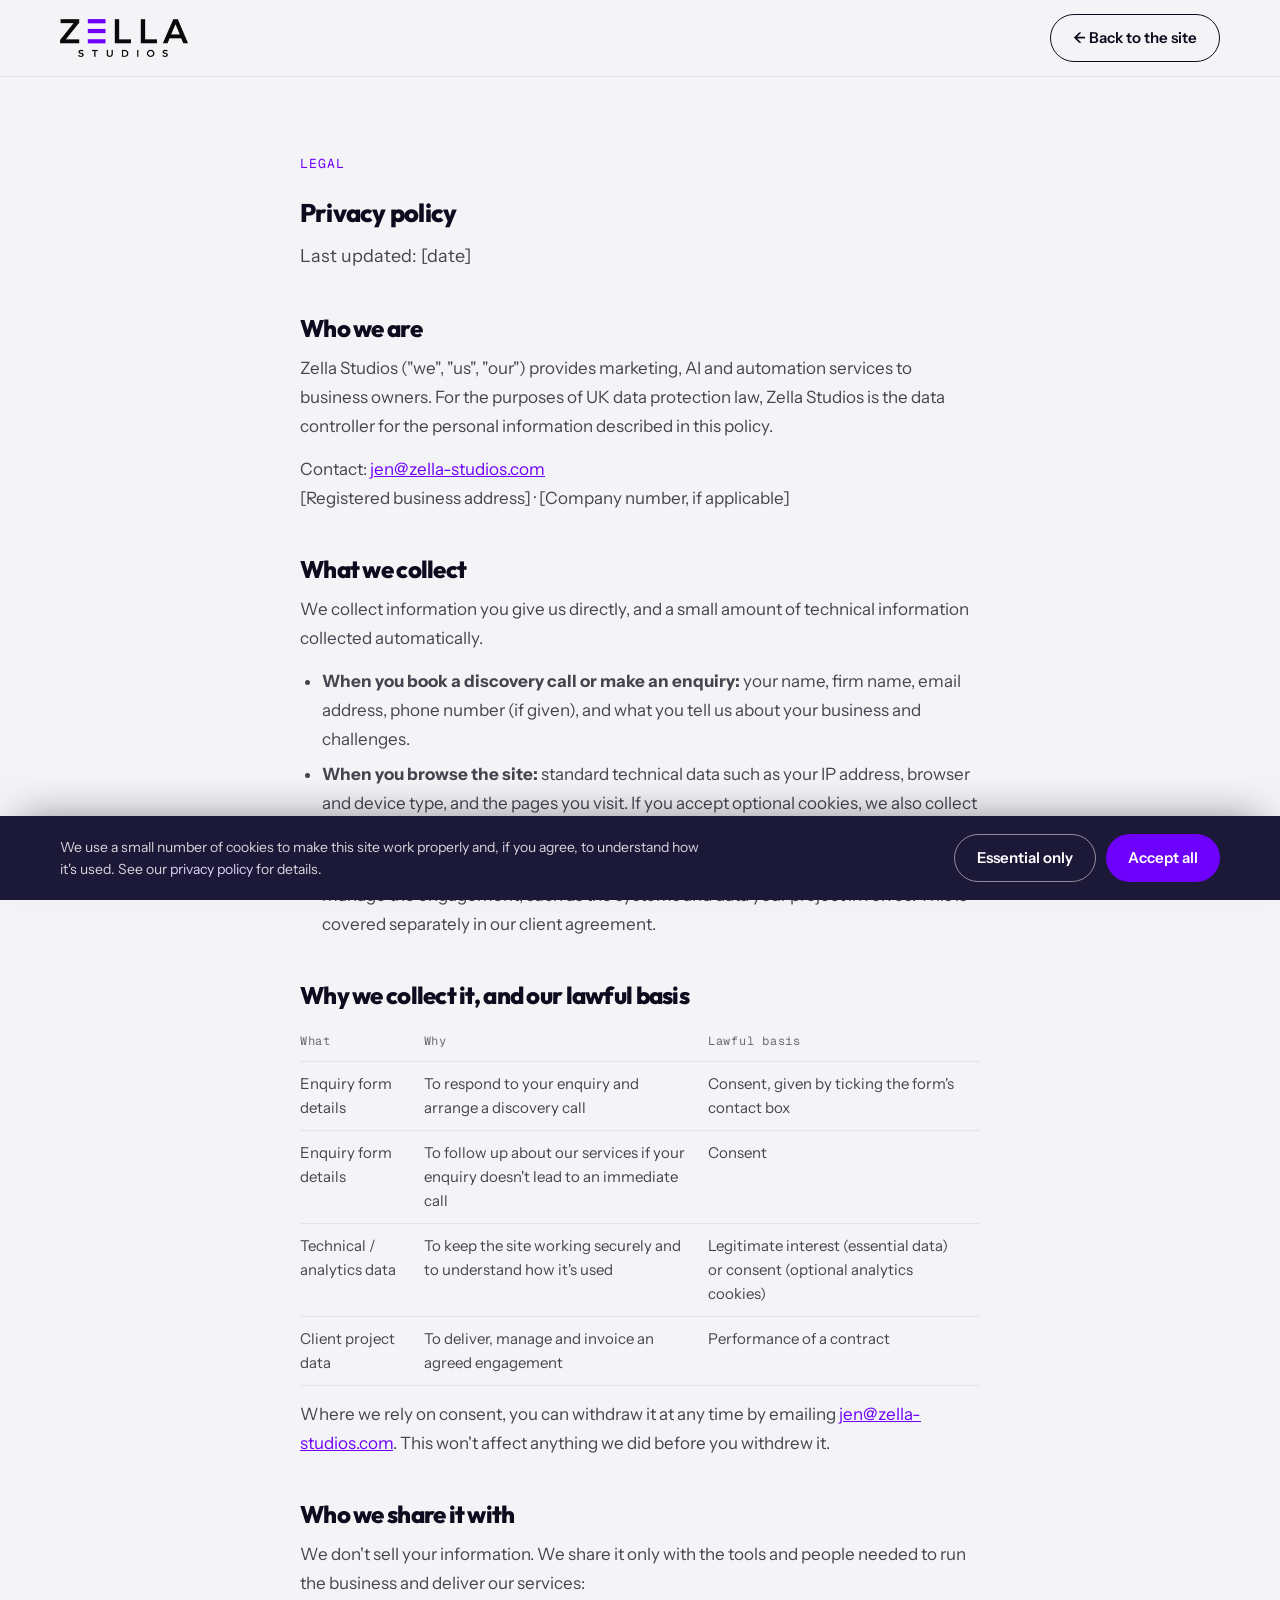
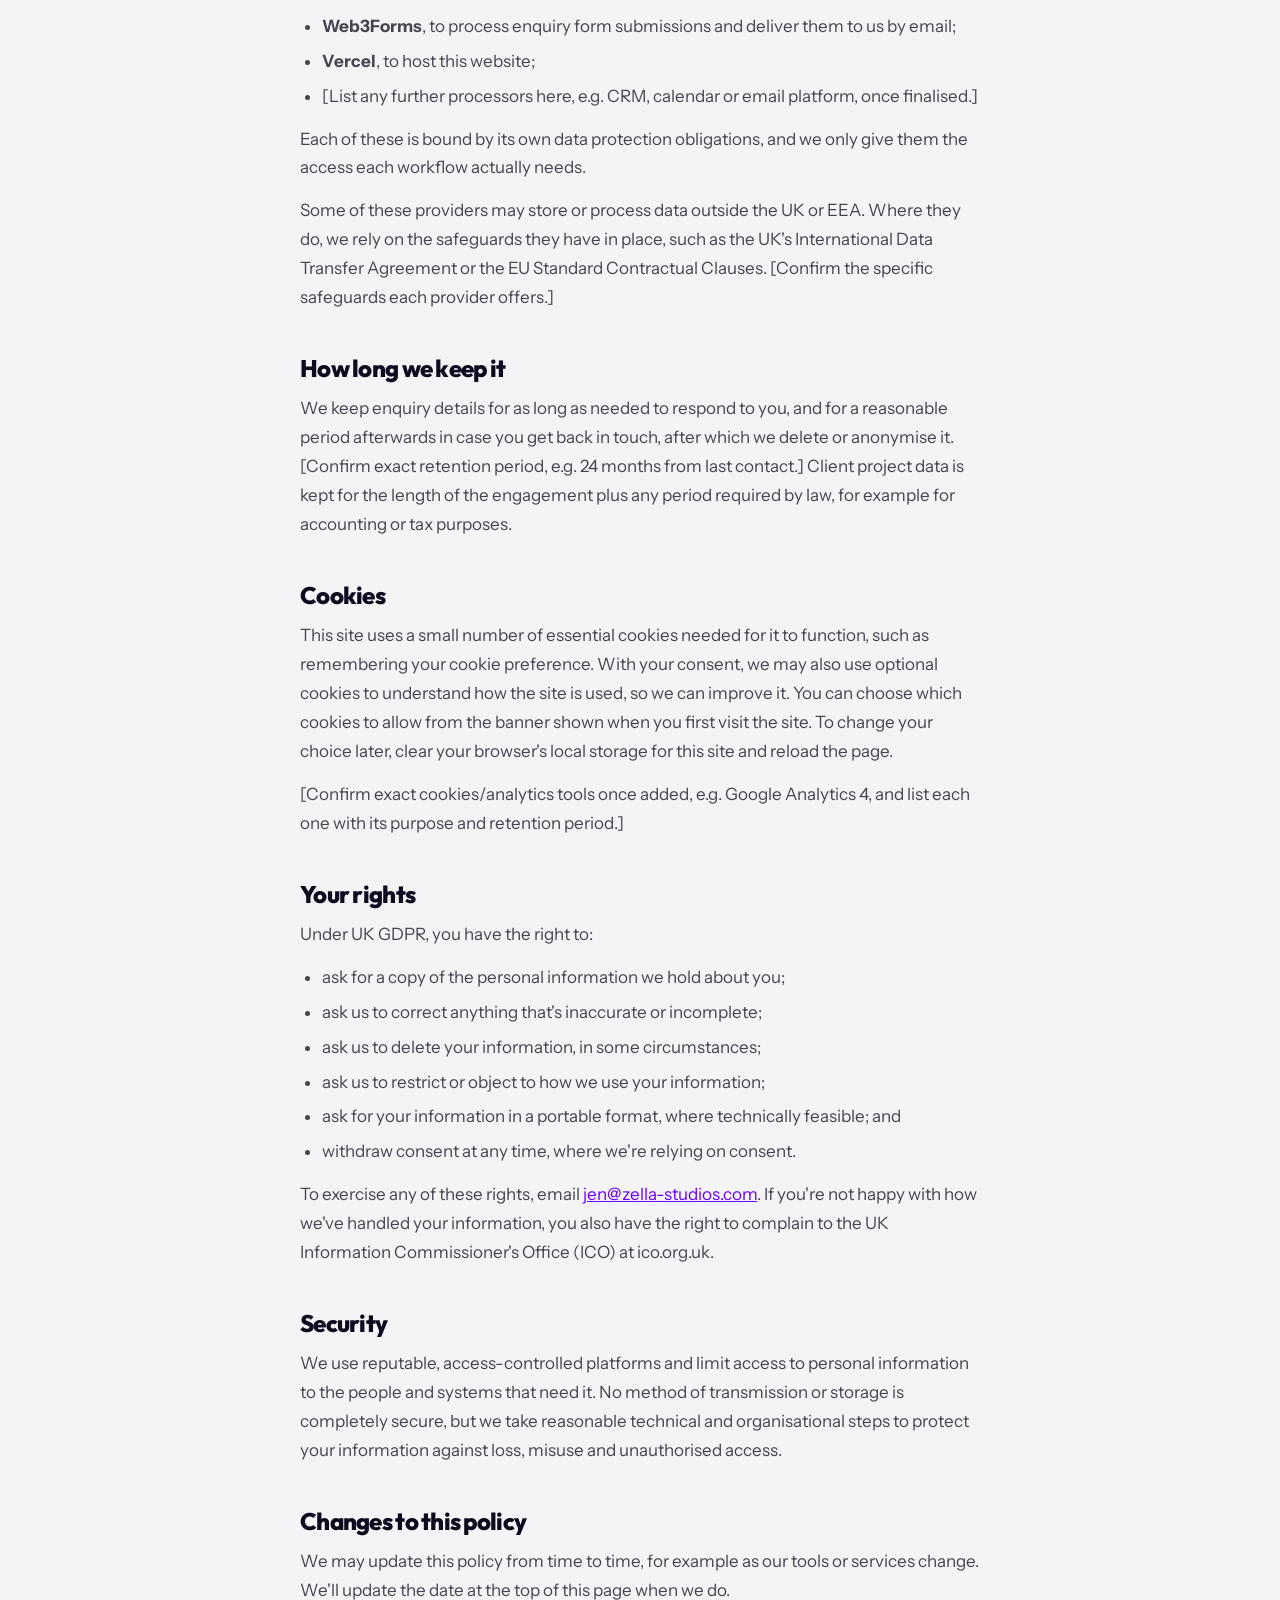
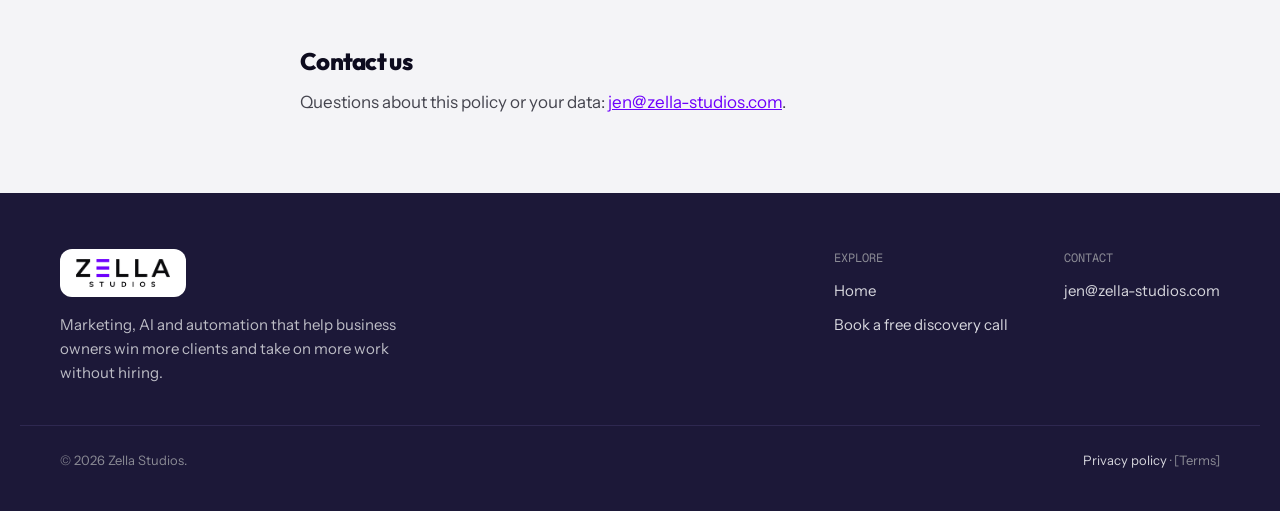
==== privacy.html @ 721a3b45 "Initial commit: Zella Studios homepage Static site (HTML/CSS/JS, no build step): hero, hats picker, " ====
<!doctype html>
<html lang="en-GB">
<head>
<meta charset="utf-8">
<meta name="viewport" content="width=device-width, initial-scale=1">
<title>Privacy policy | Zella Studios</title>
<meta name="description" content="How Zella Studios collects, uses and protects your information.">
<meta name="robots" content="noindex">
<link rel="preconnect" href="https://fonts.googleapis.com">
<link rel="preconnect" href="https://fonts.gstatic.com" crossorigin>
<link href="https://fonts.googleapis.com/css2?family=Outfit:wght@500;600;700;800&amp;family=Instrument+Sans:wght@400;500;600&amp;family=Geist+Mono:wght@400;500&amp;display=swap" rel="stylesheet">
<link rel="stylesheet" href="styles.css">
<link rel="icon" type="image/png" href="assets/zella-logo.png">
</head>
<body>

<!-- COOKIE / GDPR BANNER -->
<div class="cookie-banner" id="cookieBanner" hidden role="dialog" aria-label="Cookie notice" aria-describedby="cookieText">
  <div class="container cookie-banner__inner">
    <p id="cookieText">We use a small number of cookies to make this site work properly and, if you agree, to understand how it's used. See our <a href="privacy.html">privacy policy</a> for details.</p>
    <div class="cookie-banner__actions">
      <button type="button" class="btn btn--ghost btn--sm" id="cookieDecline">Essential only</button>
      <button type="button" class="btn btn--primary btn--sm" id="cookieAccept">Accept all</button>
    </div>
  </div>
</div>

<header class="nav">
  <nav class="container nav__inner" aria-label="Main">
    <a href="index.html" class="nav__logo" aria-label="Zella Studios home"><img src="assets/zella-logo.png" alt="Zella Studios" width="128" height="38"></a>
    <a class="btn btn--ghost btn--sm" href="index.html">← Back to the site</a>
  </nav>
</header>

<main>
  <section class="section section--tight">
    <div class="container legal">
      <div class="eyebrow">LEGAL</div>
      <h1 class="xl">Privacy policy</h1>
      <p class="muted lg">Last updated: [date]</p>

      <h2>Who we are</h2>
      <p>Zella Studios ("we", "us", "our") provides marketing, AI and automation services to business owners. For the purposes of UK data protection law, Zella Studios is the data controller for the personal information described in this policy.</p>
      <p>Contact: <a href="mailto:jen@zella-studios.com">jen@zella-studios.com</a><br>[Registered business address] · [Company number, if applicable]</p>

      <h2>What we collect</h2>
      <p>We collect information you give us directly, and a small amount of technical information collected automatically.</p>
      <ul>
        <li><strong>When you book a discovery call or make an enquiry:</strong> your name, firm name, email address, phone number (if given), and what you tell us about your business and challenges.</li>
        <li><strong>When you browse the site:</strong> standard technical data such as your IP address, browser and device type, and the pages you visit. If you accept optional cookies, we also collect anonymised analytics about how the site is used. See <a href="#cookies">Cookies</a> below.</li>
        <li><strong>If we start working together:</strong> further business information needed to deliver and manage the engagement, such as the systems and data your project involves. This is covered separately in our client agreement.</li>
      </ul>

      <h2>Why we collect it, and our lawful basis</h2>
      <div class="legal-table-wrap">
        <table class="legal-table">
          <thead><tr><th>What</th><th>Why</th><th>Lawful basis</th></tr></thead>
          <tbody>
            <tr><td>Enquiry form details</td><td>To respond to your enquiry and arrange a discovery call</td><td>Consent, given by ticking the form's contact box</td></tr>
            <tr><td>Enquiry form details</td><td>To follow up about our services if your enquiry doesn't lead to an immediate call</td><td>Consent</td></tr>
            <tr><td>Technical / analytics data</td><td>To keep the site working securely and to understand how it's used</td><td>Legitimate interest (essential data) or consent (optional analytics cookies)</td></tr>
            <tr><td>Client project data</td><td>To deliver, manage and invoice an agreed engagement</td><td>Performance of a contract</td></tr>
          </tbody>
        </table>
      </div>
      <p>Where we rely on consent, you can withdraw it at any time by emailing <a href="mailto:jen@zella-studios.com">jen@zella-studios.com</a>. This won't affect anything we did before you withdrew it.</p>

      <h2>Who we share it with</h2>
      <p>We don't sell your information. We share it only with the tools and people needed to run the business and deliver our services:</p>
      <ul>
        <li><strong>Web3Forms</strong>, to process enquiry form submissions and deliver them to us by email;</li>
        <li><strong>Vercel</strong>, to host this website;</li>
        <li>[List any further processors here, e.g. CRM, calendar or email platform, once finalised.]</li>
      </ul>
      <p>Each of these is bound by its own data protection obligations, and we only give them the access each workflow actually needs.</p>
      <p>Some of these providers may store or process data outside the UK or EEA. Where they do, we rely on the safeguards they have in place, such as the UK's International Data Transfer Agreement or the EU Standard Contractual Clauses. [Confirm the specific safeguards each provider offers.]</p>

      <h2>How long we keep it</h2>
      <p>We keep enquiry details for as long as needed to respond to you, and for a reasonable period afterwards in case you get back in touch, after which we delete or anonymise it. [Confirm exact retention period, e.g. 24 months from last contact.] Client project data is kept for the length of the engagement plus any period required by law, for example for accounting or tax purposes.</p>

      <h2 id="cookies">Cookies</h2>
      <p>This site uses a small number of essential cookies needed for it to function, such as remembering your cookie preference. With your consent, we may also use optional cookies to understand how the site is used, so we can improve it. You can choose which cookies to allow from the banner shown when you first visit the site. To change your choice later, clear your browser's local storage for this site and reload the page.</p>
      <p>[Confirm exact cookies/analytics tools once added, e.g. Google Analytics 4, and list each one with its purpose and retention period.]</p>

      <h2>Your rights</h2>
      <p>Under UK GDPR, you have the right to:</p>
      <ul>
        <li>ask for a copy of the personal information we hold about you;</li>
        <li>ask us to correct anything that's inaccurate or incomplete;</li>
        <li>ask us to delete your information, in some circumstances;</li>
        <li>ask us to restrict or object to how we use your information;</li>
        <li>ask for your information in a portable format, where technically feasible; and</li>
        <li>withdraw consent at any time, where we're relying on consent.</li>
      </ul>
      <p>To exercise any of these rights, email <a href="mailto:jen@zella-studios.com">jen@zella-studios.com</a>. If you're not happy with how we've handled your information, you also have the right to complain to the UK Information Commissioner's Office (ICO) at ico.org.uk.</p>

      <h2>Security</h2>
      <p>We use reputable, access-controlled platforms and limit access to personal information to the people and systems that need it. No method of transmission or storage is completely secure, but we take reasonable technical and organisational steps to protect your information against loss, misuse and unauthorised access.</p>

      <h2>Changes to this policy</h2>
      <p>We may update this policy from time to time, for example as our tools or services change. We'll update the date at the top of this page when we do.</p>

      <h2>Contact us</h2>
      <p>Questions about this policy or your data: <a href="mailto:jen@zella-studios.com">jen@zella-studios.com</a>.</p>
    </div>
  </section>
</main>

<footer class="footer">
  <div class="container footer__inner">
    <div class="footer__brand">
      <span class="footer__logo"><img src="assets/zella-logo.png" alt="Zella Studios" width="148" height="44"></span>
      <p>Marketing, AI and automation that help business owners win more clients and take on more work without hiring.</p>
    </div>
    <div class="footer__cols">
      <div><div class="mono xs">EXPLORE</div><a href="index.html">Home</a><a href="index.html#audit">Book a free discovery call</a></div>
      <div><div class="mono xs">CONTACT</div><span>jen@zella-studios.com</span></div>
    </div>
  </div>
  <div class="container footer__legal">
    <span>© <span id="year">2026</span> Zella Studios.</span>
    <span><a href="privacy.html">Privacy policy</a> · [Terms]</span>
  </div>
</footer>

<script>
(function () {
  'use strict';
  document.getElementById('year').textContent = new Date().getFullYear();

  var banner = document.getElementById('cookieBanner');
  var consent = null;
  try { consent = localStorage.getItem('zella-cookie-consent'); } catch (e) {}
  if (!consent) banner.hidden = false;
  function setConsent(value) {
    try { localStorage.setItem('zella-cookie-consent', value); } catch (e) {}
    banner.hidden = true;
  }
  document.getElementById('cookieAccept').addEventListener('click', function () { setConsent('all'); });
  document.getElementById('cookieDecline').addEventListener('click', function () { setConsent('essential'); });
})();
</script>
</body>
</html>
---- styles.css ----
/* ==========================================================
   Zella Studios — homepage styles
   Palette: Midnight Premium (final). All colours are CSS variables
   in :root below. Logo violet is #6E01FC.
   ========================================================== */

:root {
  --violet: #6E01FC;          /* exact logo violet */
  --violet-dark: #5A00D6;
  --white: #FFFFFF;
  --muted: #45454F;
  --muted2: #55555F;
  --faint: #6B6B76;

  --font-display: 'Outfit', system-ui, sans-serif;
  --font-body: 'Instrument Sans', system-ui, sans-serif;
  --font-mono: 'Geist Mono', ui-monospace, monospace;

  --radius-sm: 14px;
  --radius: 24px;
  --radius-lg: 32px;
  --container: 1240px;
  --gutter: clamp(16px, 4vw, 40px);
  --section-y: clamp(56px, 6vw, 88px);
}

/* Midnight Premium palette */
:root {
  --bg: #F4F4F7;
  --ink: #0D0B1E;
  --line: #E3E3EA;
  --line-strong: #D9D9E3;
  --pop: #DCD3FF;            /* soft lavender highlight */
  --tint: #E7DCF8;           /* soft section background */
  --tint-line: #CCABF8;
  --footer: #1C1838;
  --deep: #1C1838;           /* midnight panels */
  --office-bg: var(--deep);
  --offer-bg: var(--violet); --offer-fg: #FFFFFF; --offer-terms: #E6DEFF;
  --offer-btn-bg: #FFFFFF;   --offer-btn-fg: var(--ink);
  --callout-bg: var(--deep); --callout-fg: #FFFFFF;
  --review-bg: var(--deep);  --review-fg: #FFFFFF; --review-star: var(--pop);
  color-scheme: light;
}

/* ---------- Base ---------- */
*, *::before, *::after { box-sizing: border-box; }
html { scroll-behavior: smooth; scroll-padding-top: 80px; }
body {
  margin: 0; background: var(--bg); color: var(--ink);
  font-family: var(--font-body); font-size: 17px; line-height: 1.6;
  -webkit-font-smoothing: antialiased; overflow-x: hidden;
}
img { max-width: 100%; display: block; }
a { color: var(--violet); text-decoration: none; }
a:hover { color: var(--violet-dark); }
h1, h2, h3 { font-family: var(--font-display); font-weight: 800; letter-spacing: -0.03em; margin: 0; }
h2 { font-size: clamp(34px, 4.4vw, 60px); line-height: 1.02; }
h2.xl { font-size: clamp(40px, 5.2vw, 76px); line-height: 0.98; }
h3 { font-size: clamp(28px, 3.4vw, 46px); line-height: 1.05; letter-spacing: -0.02em; }
p { margin: 0; }
button, input, select { font: inherit; }
:focus-visible { outline: 2px solid var(--violet); outline-offset: 2px; }
[hidden] { display: none !important; }
.sr-only { position: absolute; width: 1px; height: 1px; overflow: hidden; clip: rect(0 0 0 0); white-space: nowrap; }
.botcheck { position: absolute; left: -9999px; width: 1px; height: 1px; opacity: 0; }

.container { max-width: var(--container); margin: 0 auto; padding-inline: var(--gutter); }
.accent { color: var(--violet); }
.ink { color: var(--ink); }
.muted { color: var(--muted); }
.muted2 { color: var(--muted2); font-size: 15px; }
.faint { color: var(--faint); }
.pop-text { color: var(--pop); }
.mono { font-family: var(--font-mono); font-size: 13px; }
.xs { font-size: 12px; }
.sm { font-size: 14px; }
.lg { font-size: 18px; }
.eyebrow { font-family: var(--font-mono); font-size: 13px; letter-spacing: 0.08em; color: var(--violet); margin-bottom: 18px; }
.eyebrow--pop { color: var(--pop); }
.stack { display: flex; flex-direction: column; gap: 40px; }
.stack-sm { display: flex; flex-direction: column; gap: 12px; }
.narrow { max-width: 760px; }

/* Legal / policy pages */
.legal { max-width: 760px; }
.legal h1 { margin-bottom: 8px; }
.legal h2 { font-size: 24px; margin-top: 44px; margin-bottom: 14px; }
.legal p { color: var(--muted); margin-bottom: 14px; line-height: 1.7; }
.legal p:last-child { margin-bottom: 0; }
.legal ul { color: var(--muted); line-height: 1.7; margin: 0 0 14px; padding-left: 22px; }
.legal li { margin-bottom: 6px; }
.legal a { text-decoration: underline; }
.legal-table-wrap { overflow-x: auto; margin: 0 0 14px; }
.legal-table { width: 100%; min-width: 520px; border-collapse: collapse; font-size: 15px; }
.legal-table th, .legal-table td { text-align: left; padding: 10px 14px 10px 0; border-bottom: 1px solid var(--line); vertical-align: top; }
.legal-table th { font-family: var(--font-mono); font-size: 12px; letter-spacing: 0.06em; color: var(--faint); font-weight: 400; }
.legal-table td { color: var(--muted); }

/* ---------- Buttons ---------- */
.btn {
  display: inline-flex; align-items: center; justify-content: center; gap: 10px;
  min-height: 48px; padding: 14px 24px; border-radius: 999px; border: 0;
  font-weight: 600; font-size: 16px; cursor: pointer; white-space: nowrap;
  transition: transform .2s ease, box-shadow .2s ease, background .2s ease, border-color .2s ease;
}
.btn--sm { min-height: 44px; padding: 11px 22px; font-size: 15px; }
.btn--lg { padding: 18px 28px; font-size: 17px; }
.btn--block { width: 100%; min-height: 56px; font-size: 17px; }
.btn--primary { background: var(--violet); color: #fff; }
.btn--primary:hover { color: #fff; transform: translateY(-2px); box-shadow: 0 12px 28px -12px rgba(110,1,252,.67); }
.btn--ghost { background: transparent; color: var(--ink); border: 1.5px solid var(--ink); }
.btn--ghost:hover { color: var(--ink); background: rgba(0,0,0,.04); }
.btn--white { background: #fff; color: var(--ink); padding: 14px 22px; font-size: 15px; }
.btn--white:hover { color: var(--ink); transform: translateY(-2px); }
.btn--offer { background: var(--offer-btn-bg); color: var(--offer-btn-fg); flex: none; }
.btn--offer:hover { color: var(--offer-btn-fg); transform: translateY(-2px); }
.btn-row { display: flex; flex-wrap: wrap; gap: 14px; }

/* ---------- Nav ---------- */
.nav { position: sticky; top: 0; z-index: 50; background: color-mix(in srgb, var(--bg) 90%, transparent); backdrop-filter: blur(14px); border-bottom: 1px solid var(--line); }
.nav__inner { display: flex; align-items: center; justify-content: space-between; gap: 24px; padding-block: 14px; }
.nav__logo img { height: 38px; width: auto; }
.nav__menu { display: flex; align-items: center; gap: 32px; }
.nav__links { display: flex; gap: 32px; font-size: 15px; font-weight: 500; }
.nav__links a { color: #3A3A44; }
.nav__links a:hover { color: var(--violet); }
.nav__toggle { display: none; align-items: center; justify-content: center; width: 40px; height: 40px; padding: 0; border: 0; border-radius: 10px; background: transparent; color: var(--ink); cursor: pointer; flex: none; }
.nav__toggle:hover { background: rgba(0,0,0,.05); }
.nav__toggle-icon--close { display: none; }

/* ---------- Hero ---------- */
.hero { padding: clamp(40px, 5vw, 72px) 0 0; overflow-x: clip; }
.hero__inner { display: flex; flex-wrap: wrap; align-items: center; gap: 56px; }
.hero__copy { flex: 1 1 0; min-width: 0; display: flex; flex-direction: column; gap: 28px; }
.hero__title { font-size: clamp(42px, 4.2vw, 60px); line-height: 1.08; }
@media (min-width: 861px) { .hero__line1 { white-space: nowrap; } }
.marker { position: relative; display: inline-block; }
.marker::before { content: ""; position: absolute; left: -4px; right: -6px; bottom: 6px; height: 34%; background: var(--pop); border-radius: 6px; }
.marker > span { position: relative; }
.lead { max-width: 560px; font-size: clamp(18px, 1.6vw, 21px); color: var(--muted); }
.ticks { list-style: none; padding: 0; margin: 0; display: flex; flex-wrap: wrap; gap: 22px; font-size: 14px; color: var(--muted2); }
.ticks li { display: flex; align-items: center; gap: 8px; }
.ticks svg { width: 16px; height: 16px; fill: none; stroke: var(--violet); stroke-width: 2.6; }

.hero__visual { flex: 1 1 0; min-width: 0; position: relative; height: 576px; }
.orbit { position: absolute; left: 50%; top: 50%; width: 380px; height: 380px; margin: -190px 0 0 -190px; border-radius: 50%; border: 1.5px dashed var(--tint-line); }
.orbit-fill { position: absolute; left: 50%; top: 50%; width: 250px; height: 250px; margin: -125px 0 0 -125px; border-radius: 50%; background: var(--tint); }
.mark { position: absolute; left: 50%; top: 50%; transform: translate(-50%, -50%); width: 88px; height: 88px; border-radius: 24px; background: var(--violet); display: flex; flex-direction: column; justify-content: center; gap: 8px; padding: 0 22px; box-shadow: 0 20px 40px -14px rgba(110,1,252,.55); }
.mark span { height: 8px; background: #fff; border-radius: 2px; transform-origin: left; animation: bar 2.4s ease-in-out infinite; }
.mark .b2 { animation-delay: .3s; } .mark .b3 { animation-delay: .6s; }
.float-card { position: absolute; width: 224px; height: 112px; background: #fff; border: 1px solid var(--line); border-radius: 16px; padding: 14px 16px; box-shadow: 0 24px 50px -28px rgba(13,11,30,.35); z-index: 2; }
.float-card--a { left: 0; top: 48px; }
.float-card--b { right: 0; top: 338px; }
.float-card--review { left: 0; top: 452px; background: var(--review-bg); color: var(--review-fg); border: 0; }
.float-card__meta { display: flex; justify-content: space-between; font-family: var(--font-mono); font-size: 11px; letter-spacing: 0.04em; color: var(--faint); }
.float-card--review .float-card__meta { color: inherit; opacity: .75; }
.float-card__title { font-family: var(--font-display); font-weight: 700; font-size: 18px; letter-spacing: -0.01em; margin-top: 6px; line-height: 1.25; }
.float-card__text { font-size: 13.5px; line-height: 1.4; color: var(--muted2); margin-top: 3px; }
.float-card--review .float-card__text { color: inherit; font-weight: 500; }
.stars { color: var(--review-star); letter-spacing: 2px; margin: 4px 0 2px; }

/* Reassurance banner: part of the hero, same 3-column grid as the stat cards below */
.assure { background: #ECE6FA; margin-top: clamp(32px, 4vw, 48px); }
.assure__inner { list-style: none; margin: 0 auto; display: grid; grid-template-columns: repeat(auto-fit, minmax(260px, 1fr)); gap: 16px; padding-block: 18px; }
.assure__inner li { display: flex; align-items: center; gap: 12px; padding-left: 32px; font-size: 15px; font-weight: 600; color: var(--ink); }
.assure__icon { flex: none; width: 24px; height: 24px; border-radius: 50%; background: var(--violet); display: flex; align-items: center; justify-content: center; }
.assure__icon svg { width: 13px; height: 13px; fill: none; stroke: #fff; stroke-width: 3; }
@media (max-width: 860px) { .assure__inner li { padding-left: 0; } }

/* ---------- Sections ---------- */
.section { padding-block: var(--section-y); }
.section--tight { padding-block: clamp(48px, 6vw, 80px); }
.section--flush-top { padding-top: 0; }
.section--tint { background: var(--tint); }
.section--white { background: #fff; border-block: 1px solid var(--line); }
.section--line { border-top: 1px solid var(--line); }
.section-head { display: flex; flex-wrap: wrap; justify-content: space-between; align-items: flex-end; gap: 24px; }
.section-head > div { max-width: 680px; }
.section-head > p { max-width: 400px; }
.split { display: flex; flex-wrap: wrap; gap: 56px; align-items: flex-start; }
.split--center { align-items: center; }
.split > * { flex: 1 1 460px; min-width: 0; }
.split__text { display: flex; flex-direction: column; gap: 20px; }
.split__text .eyebrow { margin-bottom: 0; }
.split__text--narrow { flex: 1 1 340px; }

.card { background: #fff; border: 1px solid var(--line); border-radius: var(--radius); padding: 28px; }
.card--hover { display: flex; flex-direction: column; gap: 14px; padding: 30px; transition: transform .25s ease, box-shadow .25s ease; }
.card--hover:hover { transform: translateY(-4px); box-shadow: 0 22px 40px -24px rgba(13,11,30,.25); }

/* Stats */
.stats { display: grid; grid-template-columns: repeat(auto-fit, minmax(260px, 1fr)); gap: 16px; }
.stat { background: var(--deep); color: #fff; border-radius: 28px; padding: 36px 32px; box-shadow: 0 24px 50px -32px rgba(13,11,30,.6); }
.stat__num { font-family: var(--font-display); font-weight: 800; font-size: 72px; line-height: 1; letter-spacing: -0.03em; color: var(--pop); font-variant-numeric: tabular-nums; }
.stat p { margin-top: 14px; color: #C9C6DA; }

/* Hats */
.hat-score { margin-top: 12px; box-shadow: 0 20px 40px -30px rgba(13,11,30,.25); }
.hat-score__row { display: flex; align-items: baseline; gap: 14px; }
.hat-score__num { font-family: var(--font-display); font-weight: 800; font-size: 76px; line-height: 1; color: var(--violet); }
.bar { height: 10px; background: var(--tint); border-radius: 99px; margin: 22px 0 16px; overflow: hidden; }
.bar__fill { height: 100%; width: 100%; background: var(--violet); border-radius: 99px; transition: width .4s ease; }
.hats { display: grid; grid-template-columns: repeat(auto-fill, minmax(220px, 1fr)); gap: 12px; align-content: start; }
.chip { display: flex; align-items: center; gap: 12px; width: 100%; text-align: left; padding: 14px 18px; min-height: 56px; border-radius: var(--radius-sm); font-size: 16px; font-weight: 500; border: 1.5px solid var(--line-strong); background: #fff; color: var(--ink); cursor: pointer; transition: all .18s ease; }
.chip:hover { transform: translateY(-2px); }
.chip__dot { width: 18px; height: 18px; flex: none; border-radius: 50%; border: 1.5px solid #A3A3AD; }
.chip[aria-pressed="true"] { background: var(--violet); border-color: var(--violet); color: #fff; }
.chip[aria-pressed="true"] .chip__dot { border-color: #fff; background: #fff; }
.callout { grid-column: 1 / -1; margin-top: 6px; padding: 18px 22px; border-radius: 18px; display: flex; align-items: center; gap: 14px; background: var(--callout-bg); color: var(--callout-fg); }

/* Journey */
.tabs { display: flex; flex-wrap: wrap; gap: 10px; }
.tab { display: flex; align-items: center; gap: 10px; padding: 12px 18px; min-height: 48px; border-radius: var(--radius-sm); font-size: 15px; font-weight: 600; border: 1.5px solid var(--tint-line); background: #fff; color: #2B2B33; cursor: pointer; transition: all .18s ease; }
.tab:hover { border-color: var(--violet); }
.tab span { font-family: var(--font-mono); font-size: 12px; opacity: .75; }
.tab[aria-selected="true"] { background: var(--violet); border-color: var(--violet); color: #fff; }
.panel { display: flex; flex-wrap: wrap; gap: 24px; background: #fff; border-radius: var(--radius-lg); padding: clamp(24px, 4vw, 48px); box-shadow: 0 30px 60px -40px rgba(13,11,30,.25); }
.panel__main { flex: 1 1 420px; min-width: 0; display: flex; flex-direction: column; gap: 18px; }
.panel__side { flex: 1 1 380px; min-width: 0; display: flex; flex-direction: column; gap: 12px; }
.result { margin-top: 8px; padding: 18px 20px; border-radius: 16px; background: var(--pop); color: var(--ink); display: flex; gap: 14px; align-items: flex-start; }
.result svg { flex: none; margin-top: 3px; }
.item { display: flex; gap: 16px; align-items: flex-start; padding: 20px; border-radius: 18px; background: var(--bg); border: 1px solid var(--line); transition: transform .25s ease; }
.item:hover { transform: translateY(-3px); }
.item__n { flex: none; width: 40px; height: 40px; border-radius: 12px; background: var(--violet); color: #fff; display: flex; align-items: center; justify-content: center; font-family: var(--font-mono); font-size: 14px; }
.item strong { display: block; font-size: 17px; }
.item span { color: var(--muted2); font-size: 15px; }

/* Speed sim */
.split__text .btn { align-self: flex-start; }
.sim { padding: 28px; box-shadow: 0 30px 60px -40px rgba(13,11,30,.3); }
.sim__head { display: flex; justify-content: space-between; align-items: center; padding-bottom: 18px; border-bottom: 1px solid var(--line); margin-bottom: 22px; gap: 12px; }
.sim__clock { font-family: var(--font-mono); font-size: 22px; font-weight: 500; color: var(--violet); }
.sim__steps { list-style: none; margin: 0; padding: 0; }
.sim__step { display: flex; gap: 18px; opacity: .4; transition: opacity .35s ease; }
.sim__step.is-done { opacity: 1; }
.sim__rail { display: flex; flex-direction: column; align-items: center; width: 22px; }
.sim__dot { width: 22px; height: 22px; flex: none; border-radius: 50%; background: #fff; border: 2px solid var(--line-strong); transition: background .3s ease, border-color .3s ease; }
.sim__line { flex: 1; width: 2px; min-height: 26px; background: var(--line); }
.sim__step.is-done .sim__dot { background: var(--violet); border-color: var(--violet); }
.sim__step.is-passed .sim__line { background: var(--violet); }
.sim__step:last-child .sim__line { background: transparent; }
.sim__body { padding-bottom: 18px; flex: 1; min-width: 0; }
.sim__row { display: flex; justify-content: space-between; gap: 12px; font-weight: 600; }
.sim__row span:last-child { font-family: var(--font-mono); font-size: 13px; color: var(--faint); font-weight: 400; }
.sim__body p { color: var(--muted2); font-size: 15px; }

/* Back office */
.office { background: var(--office-bg); color: #fff; border-radius: 36px; padding: clamp(32px, 5vw, 64px); display: flex; flex-wrap: wrap; gap: 48px; align-items: center; }
.office__text { flex: 1 1 420px; min-width: 0; display: flex; flex-direction: column; gap: 18px; }
.office__text .eyebrow { margin-bottom: 0; }
.office__text h2 { font-size: clamp(34px, 4.4vw, 58px); }
.tags { display: flex; flex-wrap: wrap; gap: 8px; margin-top: 6px; }
.tags span { padding: 8px 14px; border-radius: 999px; border: 1px solid rgba(255,255,255,.4); font-size: 14px; font-weight: 500; }
.office__steps { flex: 1 1 420px; min-width: 0; display: grid; grid-template-columns: repeat(2, minmax(0, 1fr)); gap: 12px; }
.step { background: #fff; color: var(--ink); border-radius: 20px; padding: 22px; display: flex; flex-direction: column; gap: 4px; }
.step strong { font-size: 18px; margin-top: 4px; }
.step span { font-size: 14px; color: var(--muted2); }

/* Calculator */
.sliders { display: flex; flex-direction: column; gap: 28px; margin-top: 12px; }
.sliders label { display: flex; justify-content: space-between; font-weight: 600; margin-bottom: 10px; }
.sliders input[type=range] { width: 100%; height: 28px; accent-color: var(--violet); }
.calc-total { background: var(--bg); border: 1px solid var(--line); border-radius: 28px; padding: 32px; }
.calc-total__num { font-family: var(--font-display); font-weight: 800; font-size: clamp(52px, 6vw, 84px); line-height: 1; letter-spacing: -0.03em; margin: 10px 0 16px; font-variant-numeric: tabular-nums; }
.calc-rows { display: flex; flex-direction: column; gap: 8px; border-top: 1px solid var(--line); padding-top: 14px; }
.calc-rows div { display: flex; justify-content: space-between; gap: 16px; font-size: 15px; color: var(--muted2); }
.calc-rows strong { color: var(--ink); font-variant-numeric: tabular-nums; }
.calc-back { background: var(--violet); color: #fff; border-radius: 28px; padding: 32px; display: flex; flex-wrap: wrap; gap: 24px; justify-content: space-between; align-items: flex-end; }
.calc-back__num { font-family: var(--font-display); font-weight: 800; font-size: clamp(30px, 3.2vw, 44px); line-height: 1; letter-spacing: -0.03em; margin: 10px 0 6px; }

/* Compare */
.compare-wrap { background: #fff; border: 1px solid var(--line); border-radius: 28px; overflow-x: auto; }
.compare { width: 100%; min-width: 640px; border-collapse: collapse; table-layout: fixed; }
.compare th { text-align: left; font-family: var(--font-mono); font-size: 13px; font-weight: 400; color: var(--faint); padding: 20px 24px; }
.compare th.compare__us { background: var(--violet); color: #fff; }
.compare td { padding: 22px 24px; border-top: 1px solid var(--line); vertical-align: top; }
.compare td:first-child { font-weight: 600; }
.compare td:nth-child(2) { color: var(--faint); }
.compare td:nth-child(3) { background: var(--tint); font-weight: 500; }
.compare .cell { display: flex; gap: 10px; }
.compare svg { flex: none; margin-top: 4px; }

/* How */
.grid-4 { display: grid; grid-template-columns: repeat(auto-fit, minmax(240px, 1fr)); gap: 16px; }
.big-num { font-family: var(--font-display); font-weight: 800; font-size: 52px; line-height: 1; color: var(--violet); }
.card--hover strong { font-size: 20px; }

/* Offer */
.offer { background: var(--offer-bg); color: var(--offer-fg); border-radius: 36px; padding: clamp(32px, 5vw, 64px); display: flex; flex-wrap: wrap; gap: 40px; align-items: center; justify-content: space-between; }
.offer__text { flex: 1 1 520px; min-width: 0; display: flex; flex-direction: column; gap: 18px; }
.offer h2 { font-size: clamp(32px, 4vw, 56px); line-height: 1.04; }
.badge { align-self: flex-start; background: var(--ink); color: #fff; font-family: var(--font-mono); font-size: 13px; font-weight: 500; padding: 6px 12px; border-radius: 8px; }
.offer__terms { font-size: 14px; color: var(--offer-terms); }

/* Founder */
.founder { display: flex; flex-wrap: wrap; gap: 64px; align-items: center; }
.founder__photo { flex: 0 1 400px; min-width: 0; position: relative; padding: 0 18px 18px 0; }
.founder__block { position: absolute; left: 18px; top: 18px; right: 0; bottom: 0; background: var(--violet); border-radius: var(--radius-lg); }
.founder__photo img { position: relative; width: 100%; aspect-ratio: 3 / 4; height: auto; object-fit: cover; object-position: 50% 20%; border-radius: var(--radius-lg); transition: transform .4s ease; }
.founder__photo img:hover { transform: rotate(-1.5deg) scale(1.01); }
.founder__tag { position: absolute; left: -14px; bottom: 44px; background: #fff; font-weight: 600; font-size: 15px; padding: 10px 16px; border-radius: 14px; box-shadow: 0 16px 30px -16px rgba(13,11,30,.4); }
.founder__text { flex: 1 1 480px; min-width: 0; display: flex; flex-direction: column; gap: 22px; }
.founder__text .eyebrow { margin-bottom: 0; }
blockquote { margin: 0; font-family: var(--font-display); font-weight: 600; font-size: clamp(24px, 2.8vw, 38px); line-height: 1.22; letter-spacing: -0.015em; }

/* FAQ */
.faqs { flex: 2 1 560px; display: flex; flex-direction: column; gap: 10px; }
.faq { background: var(--bg); border: 1.5px solid var(--line); border-radius: 18px; transition: border-color .2s ease; }
.faq.is-open { border-color: var(--violet); }
.faq button { width: 100%; display: flex; justify-content: space-between; align-items: center; gap: 20px; text-align: left; background: transparent; border: 0; color: var(--ink); font-size: 18px; font-weight: 600; padding: 22px 24px; min-height: 64px; cursor: pointer; }
.faq__icon { flex: none; width: 34px; height: 34px; border-radius: 50%; background: #fff; display: flex; align-items: center; justify-content: center; transition: background .2s ease; }
.faq__icon svg { transition: transform .25s ease; stroke: var(--ink); }
.faq.is-open .faq__icon { background: var(--violet); }
.faq.is-open .faq__icon svg { transform: rotate(45deg); stroke: #fff; }
.faq__a { padding: 0 24px 22px; color: var(--muted); max-width: 720px; }

/* Audit form */
.checks { list-style: none; margin: 8px 0 0; padding: 0; display: flex; flex-direction: column; gap: 14px; }
.checks li { display: flex; gap: 14px; align-items: center; }
.checks li::before { content: ""; flex: none; width: 28px; height: 28px; border-radius: 50%; background: var(--violet) url("data:image/svg+xml,%3Csvg xmlns='http://www.w3.org/2000/svg' viewBox='0 0 24 24' fill='none' stroke='white' stroke-width='3'%3E%3Cpath d='M5 12l5 5L20 7'/%3E%3C/svg%3E") center / 16px no-repeat; }
.meet { display: flex; align-items: center; gap: 14px; margin-top: 10px; font-size: 15px; }
.meet img { width: 56px; height: 56px; border-radius: 50%; object-fit: cover; object-position: 50% 30%; }
.form-card { background: #fff; border-radius: var(--radius-lg); padding: clamp(24px, 3.5vw, 40px); box-shadow: 0 40px 80px -50px rgba(13,11,30,.35); }
.booking-tabs { display: flex; gap: 6px; background: var(--bg); border-radius: 999px; padding: 4px; margin-bottom: 22px; }
.booking-tab { flex: 1 1 0; min-width: 0; min-height: 40px; padding: 8px 12px; border: 0; border-radius: 999px; background: transparent; color: var(--muted); font-size: 14px; font-weight: 600; cursor: pointer; transition: background .18s ease, color .18s ease; }
.booking-tab:hover { color: var(--ink); }
.booking-tab[aria-selected="true"] { background: #fff; color: var(--ink); box-shadow: 0 6px 16px -8px rgba(13,11,30,.3); }
.booking-iframe { width: 100%; height: 600px; border: 0; border-radius: var(--radius-sm); }
#auditForm { display: flex; flex-direction: column; gap: 18px; }
.form-row { display: grid; grid-template-columns: repeat(auto-fit, minmax(200px, 1fr)); gap: 16px; }
.field { display: flex; flex-direction: column; gap: 8px; }
.field label { font-size: 14px; font-weight: 600; }
.field input, .field select { background: var(--bg); border: 1.5px solid var(--line); color: var(--ink); border-radius: 12px; padding: 14px 16px; min-height: 50px; width: 100%; }
.field input:focus, .field select:focus { outline: 2px solid var(--violet); outline-offset: 1px; }
.consent { display: flex; align-items: flex-start; gap: 10px; font-size: 14px; color: var(--muted); cursor: pointer; }
.consent input { flex: none; width: 18px; height: 18px; margin-top: 2px; accent-color: var(--violet); }
.consent a { color: var(--violet); }
.form-error { color: #B42318; font-size: 14px; }
.form-note { font-size: 13px; color: var(--faint); text-align: center; }
.form-done { display: flex; flex-direction: column; align-items: flex-start; gap: 18px; padding: 24px 0; }
.form-done__icon { width: 64px; height: 64px; border-radius: 20px; background: var(--violet); display: flex; align-items: center; justify-content: center; }
.form-done h3 { font-size: 36px; }

/* Footer */
.footer { background: var(--footer); color: #fff; padding: 56px 0 40px; }
.footer__inner { display: flex; flex-wrap: wrap; justify-content: space-between; gap: 32px; align-items: flex-start; }
.footer__brand { display: flex; flex-direction: column; gap: 16px; max-width: 340px; }
.footer__logo { display: inline-flex; align-items: center; align-self: flex-start; background: #fff; padding: 10px 16px; border-radius: 12px; }
.footer__logo img { height: 28px; width: auto; display: block; }
.footer__brand p { color: #BDBDC6; font-size: 15px; }
.footer__cols { display: flex; flex-wrap: wrap; gap: 56px; font-size: 15px; }
.footer__cols > div { display: flex; flex-direction: column; gap: 10px; }
.footer__cols .mono { color: #8A8A94; }
.footer__cols a, .footer__cols span { color: #D6D6DD; }
.footer__cols a.pop-text { color: var(--pop); }
.footer__legal { margin-top: 40px; padding-top: 24px; border-top: 1px solid #2E2850; display: flex; flex-wrap: wrap; justify-content: space-between; gap: 12px; font-size: 13px; color: #8A8A94; }
.footer__legal a { color: #D6D6DD; }

/* Cookie / GDPR banner */
.cookie-banner { position: fixed; left: 0; right: 0; bottom: 0; z-index: 100; background: var(--footer); color: #fff; box-shadow: 0 -16px 40px -20px rgba(13,11,30,.5); padding-bottom: env(safe-area-inset-bottom, 0px); }
.cookie-banner__inner { display: flex; flex-wrap: wrap; align-items: center; justify-content: space-between; gap: 16px; padding-block: 18px; }
.cookie-banner__inner p { max-width: 640px; font-size: 14px; color: #D6D6DD; }
.cookie-banner__inner a { color: var(--pop); }
.cookie-banner__actions { display: flex; flex-wrap: wrap; gap: 10px; flex: none; }
.cookie-banner .btn--ghost { color: #fff; border-color: rgba(255,255,255,.5); }
.cookie-banner .btn--ghost:hover { background: rgba(255,255,255,.08); }

/* ---------- Motion ---------- */
@keyframes float { 0%,100% { transform: translateY(0); } 50% { transform: translateY(-10px); } }
@keyframes spin { to { transform: rotate(360deg); } }
@keyframes rise { from { opacity: 0; transform: translateY(18px); } to { opacity: 1; transform: none; } }
@keyframes bar { 0%,100% { transform: scaleX(1); } 50% { transform: scaleX(.55); } }
.f1 { animation: float 6s ease-in-out infinite; }
.f2 { animation: float 7s ease-in-out .8s infinite; }
.f3 { animation: float 6.5s ease-in-out 1.6s infinite; }
.spin { animation: spin 22s linear infinite; }
.rise { animation: rise .7s ease both; }

@media (prefers-reduced-motion: reduce) {
  *, *::before, *::after { animation: none !important; transition: none !important; }
  html { scroll-behavior: auto; }
}

/* ---------- Responsive ---------- */
@media (max-width: 860px) {
  .hero { padding-bottom: 32px; }
  .hero__visual { display: none; }
  .hero__copy { width: auto; flex: 1 1 100%; }
  .stat__num { font-size: 56px; }

  .nav__toggle { display: inline-flex; }
  .nav__menu {
    display: none; position: absolute; top: 100%; left: 0; right: 0;
    flex-direction: column; align-items: stretch; gap: 4px;
    background: var(--bg); border-bottom: 1px solid var(--line);
    padding: 12px var(--gutter) 20px; box-shadow: 0 20px 36px -24px rgba(13,11,30,.3);
  }
  .nav.is-open .nav__menu { display: flex; }
  .nav.is-open .nav__toggle-icon--open { display: none; }
  .nav.is-open .nav__toggle-icon--close { display: block; }
  .nav__menu .nav__links { flex-direction: column; gap: 2px; }
  .nav__menu .nav__links a { padding: 12px 10px; border-radius: 10px; }
  .nav__menu .nav__links a:hover { background: rgba(0,0,0,.05); }
  .nav__menu .btn { width: 100%; margin-top: 6px; }

  .office__steps { grid-template-columns: 1fr 1fr; }
  .assure { display: none; }
}
@media (max-width: 480px) {
  .nav__logo img { height: 30px; }
  .btn--sm { padding: 10px 16px; font-size: 14px; }
  .btn--lg { padding: 14px 22px; font-size: 15px; }
  .founder__tag { left: 8px; }

  .office__steps { grid-template-columns: 1fr; }
  .calc-total, .calc-back { padding: 24px; }
  .booking-iframe { height: 520px; }
  .calc-rows div { flex-wrap: wrap; row-gap: 2px; }
}
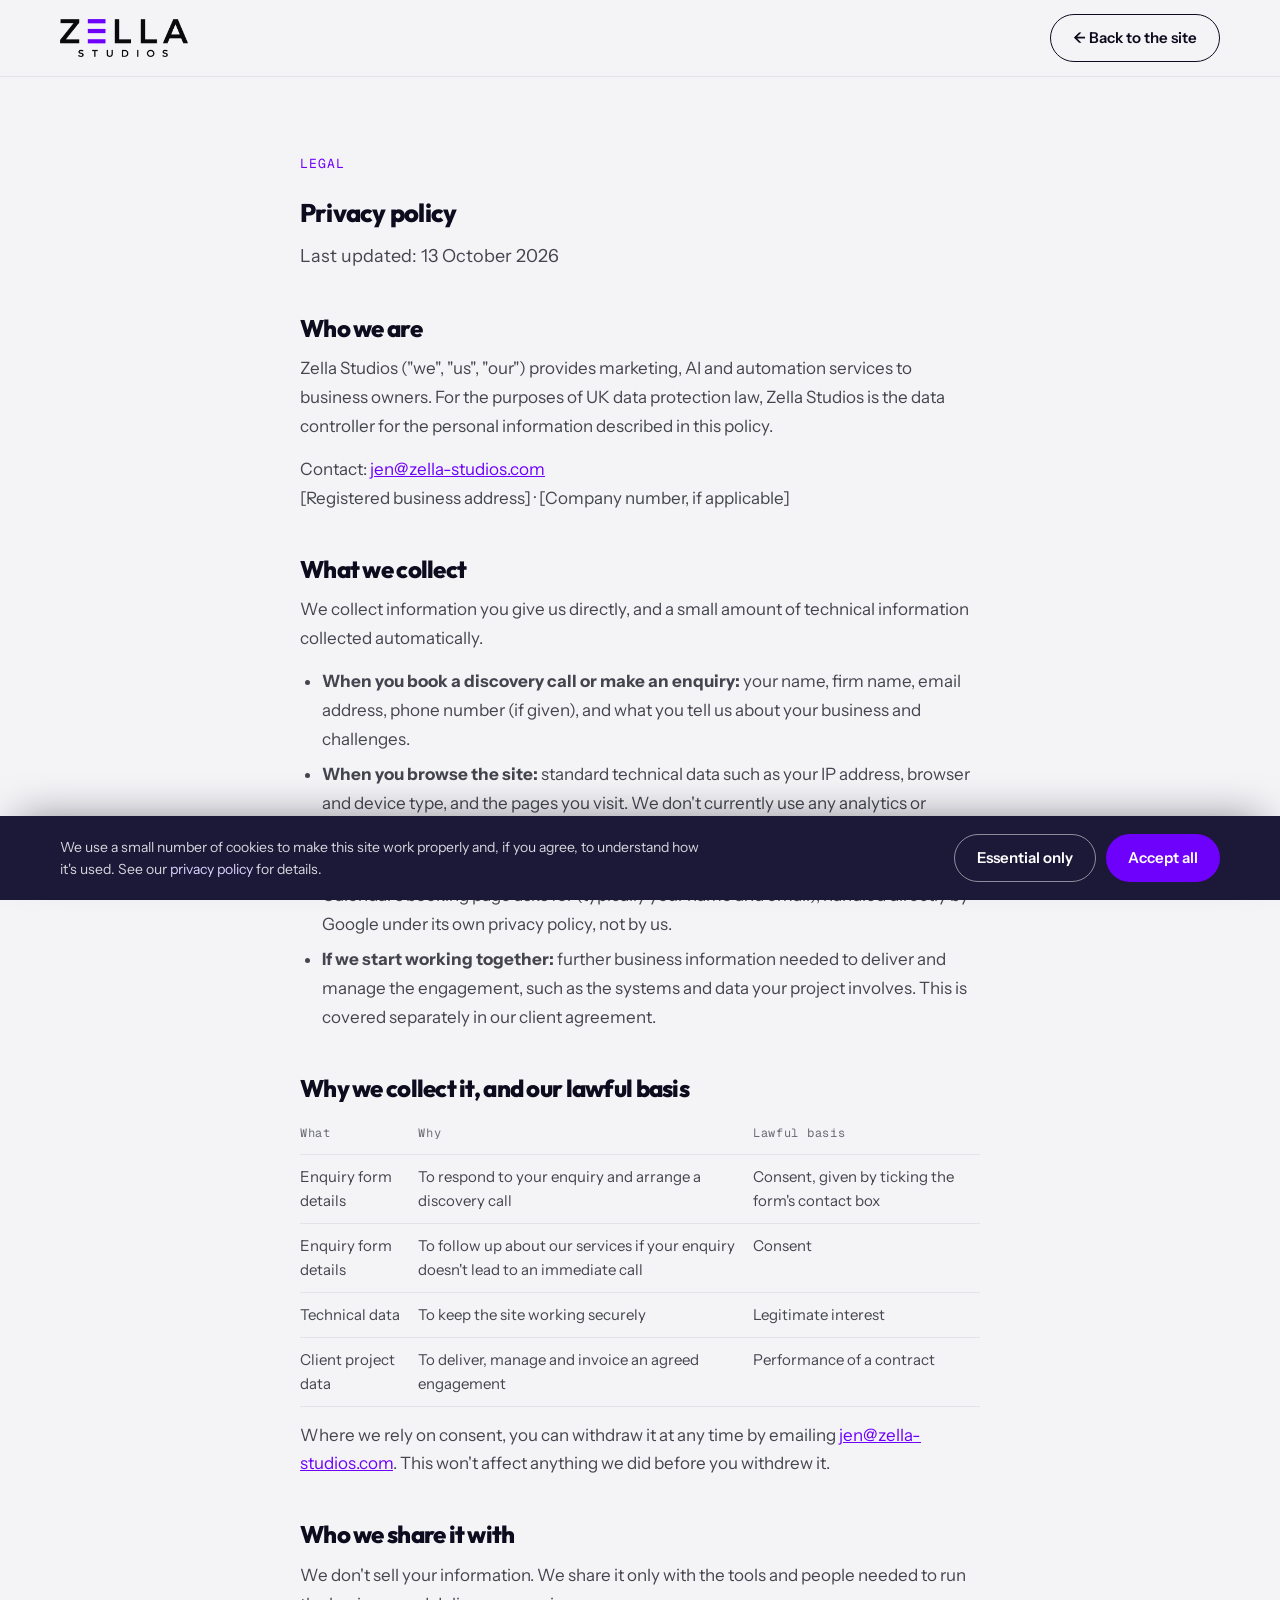
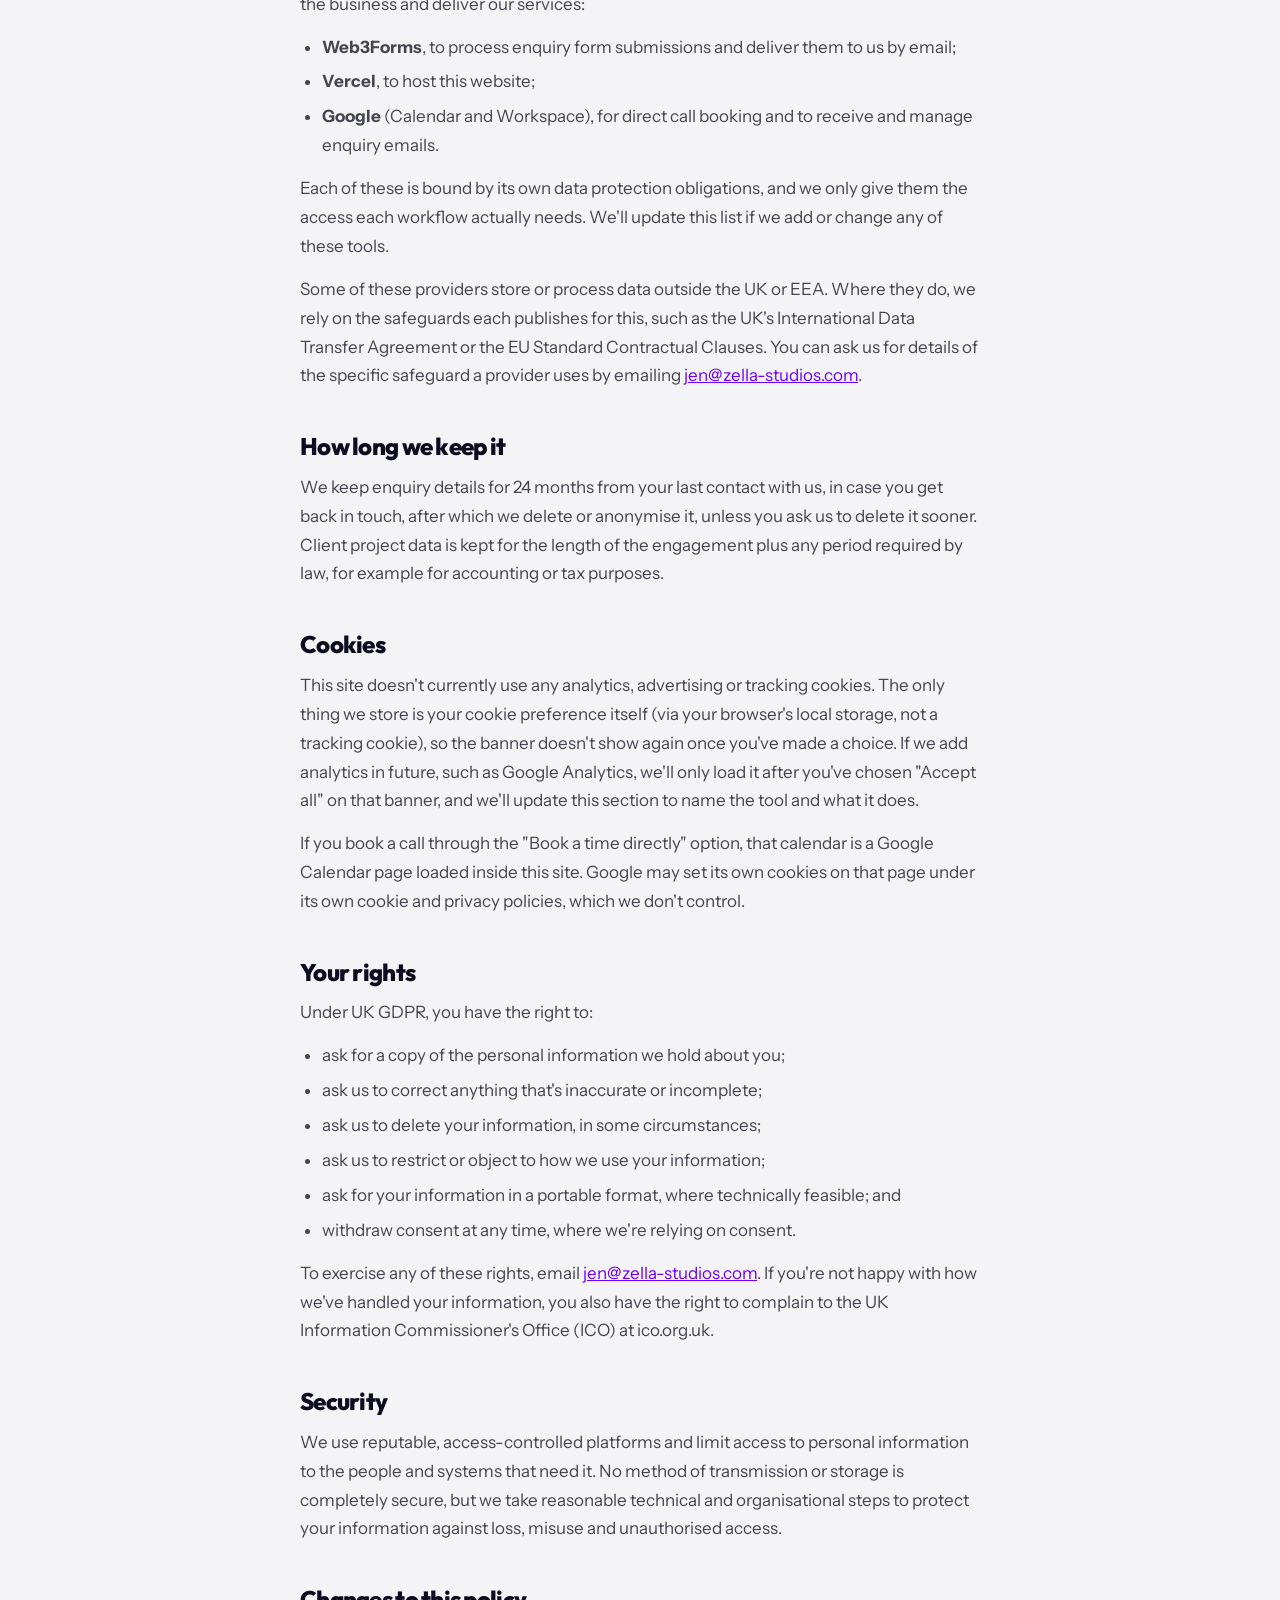
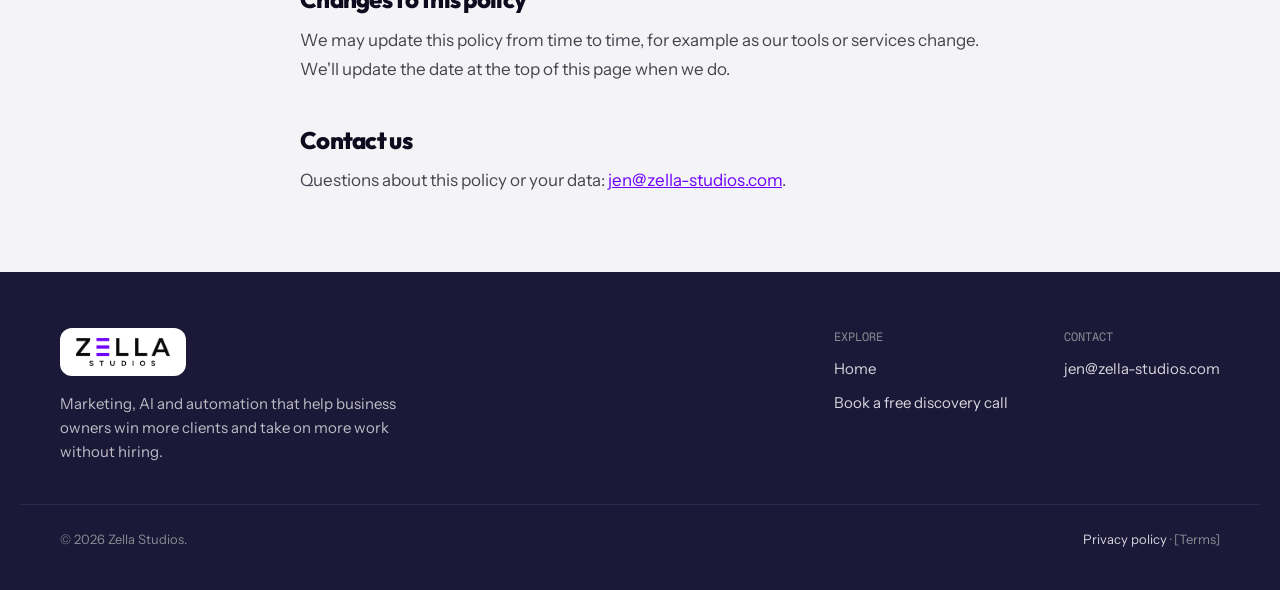
==== commit 125d4093: "Add a purple-Z favicon and populate the privacy policy Replaces the full-wordmark PNG favicon with a" ====
--- a/privacy.html
+++ b/privacy.html
@@ -10,7 +10,7 @@
 <link rel="preconnect" href="https://fonts.gstatic.com" crossorigin>
 <link href="https://fonts.googleapis.com/css2?family=Outfit:wght@500;600;700;800&amp;family=Instrument+Sans:wght@400;500;600&amp;family=Geist+Mono:wght@400;500&amp;display=swap" rel="stylesheet">
 <link rel="stylesheet" href="styles.css">
-<link rel="icon" type="image/png" href="assets/zella-logo.png">
+<link rel="icon" type="image/svg+xml" href="assets/favicon.svg">
 </head>
 <body>
 
@@ -37,7 +37,7 @@
     <div class="container legal">
       <div class="eyebrow">LEGAL</div>
       <h1 class="xl">Privacy policy</h1>
-      <p class="muted lg">Last updated: [date]</p>
+      <p class="muted lg">Last updated: 13 October 2026</p>
 
       <h2>Who we are</h2>
       <p>Zella Studios ("we", "us", "our") provides marketing, AI and automation services to business owners. For the purposes of UK data protection law, Zella Studios is the data controller for the personal information described in this policy.</p>
@@ -47,7 +47,8 @@
       <p>We collect information you give us directly, and a small amount of technical information collected automatically.</p>
       <ul>
         <li><strong>When you book a discovery call or make an enquiry:</strong> your name, firm name, email address, phone number (if given), and what you tell us about your business and challenges.</li>
-        <li><strong>When you browse the site:</strong> standard technical data such as your IP address, browser and device type, and the pages you visit. If you accept optional cookies, we also collect anonymised analytics about how the site is used. See <a href="#cookies">Cookies</a> below.</li>
+        <li><strong>When you browse the site:</strong> standard technical data such as your IP address, browser and device type, and the pages you visit. We don't currently use any analytics or marketing cookies; see <a href="#cookies">Cookies</a> below.</li>
+        <li><strong>If you book a time through the calendar booking option:</strong> the details Google Calendar's booking page asks for (typically your name and email), handled directly by Google under its own privacy policy, not by us.</li>
         <li><strong>If we start working together:</strong> further business information needed to deliver and manage the engagement, such as the systems and data your project involves. This is covered separately in our client agreement.</li>
       </ul>
 
@@ -58,7 +59,7 @@
           <tbody>
             <tr><td>Enquiry form details</td><td>To respond to your enquiry and arrange a discovery call</td><td>Consent, given by ticking the form's contact box</td></tr>
             <tr><td>Enquiry form details</td><td>To follow up about our services if your enquiry doesn't lead to an immediate call</td><td>Consent</td></tr>
-            <tr><td>Technical / analytics data</td><td>To keep the site working securely and to understand how it's used</td><td>Legitimate interest (essential data) or consent (optional analytics cookies)</td></tr>
+            <tr><td>Technical data</td><td>To keep the site working securely</td><td>Legitimate interest</td></tr>
             <tr><td>Client project data</td><td>To deliver, manage and invoice an agreed engagement</td><td>Performance of a contract</td></tr>
           </tbody>
         </table>
@@ -70,17 +71,17 @@
       <ul>
         <li><strong>Web3Forms</strong>, to process enquiry form submissions and deliver them to us by email;</li>
         <li><strong>Vercel</strong>, to host this website;</li>
-        <li>[List any further processors here, e.g. CRM, calendar or email platform, once finalised.]</li>
+        <li><strong>Google</strong> (Calendar and Workspace), for direct call booking and to receive and manage enquiry emails.</li>
       </ul>
-      <p>Each of these is bound by its own data protection obligations, and we only give them the access each workflow actually needs.</p>
-      <p>Some of these providers may store or process data outside the UK or EEA. Where they do, we rely on the safeguards they have in place, such as the UK's International Data Transfer Agreement or the EU Standard Contractual Clauses. [Confirm the specific safeguards each provider offers.]</p>
+      <p>Each of these is bound by its own data protection obligations, and we only give them the access each workflow actually needs. We'll update this list if we add or change any of these tools.</p>
+      <p>Some of these providers store or process data outside the UK or EEA. Where they do, we rely on the safeguards each publishes for this, such as the UK's International Data Transfer Agreement or the EU Standard Contractual Clauses. You can ask us for details of the specific safeguard a provider uses by emailing <a href="mailto:jen@zella-studios.com">jen@zella-studios.com</a>.</p>
 
       <h2>How long we keep it</h2>
-      <p>We keep enquiry details for as long as needed to respond to you, and for a reasonable period afterwards in case you get back in touch, after which we delete or anonymise it. [Confirm exact retention period, e.g. 24 months from last contact.] Client project data is kept for the length of the engagement plus any period required by law, for example for accounting or tax purposes.</p>
+      <p>We keep enquiry details for 24 months from your last contact with us, in case you get back in touch, after which we delete or anonymise it, unless you ask us to delete it sooner. Client project data is kept for the length of the engagement plus any period required by law, for example for accounting or tax purposes.</p>
 
       <h2 id="cookies">Cookies</h2>
-      <p>This site uses a small number of essential cookies needed for it to function, such as remembering your cookie preference. With your consent, we may also use optional cookies to understand how the site is used, so we can improve it. You can choose which cookies to allow from the banner shown when you first visit the site. To change your choice later, clear your browser's local storage for this site and reload the page.</p>
-      <p>[Confirm exact cookies/analytics tools once added, e.g. Google Analytics 4, and list each one with its purpose and retention period.]</p>
+      <p>This site doesn't currently use any analytics, advertising or tracking cookies. The only thing we store is your cookie preference itself (via your browser's local storage, not a tracking cookie), so the banner doesn't show again once you've made a choice. If we add analytics in future, such as Google Analytics, we'll only load it after you've chosen "Accept all" on that banner, and we'll update this section to name the tool and what it does.</p>
+      <p>If you book a call through the "Book a time directly" option, that calendar is a Google Calendar page loaded inside this site. Google may set its own cookies on that page under its own cookie and privacy policies, which we don't control.</p>
 
       <h2>Your rights</h2>
       <p>Under UK GDPR, you have the right to:</p>
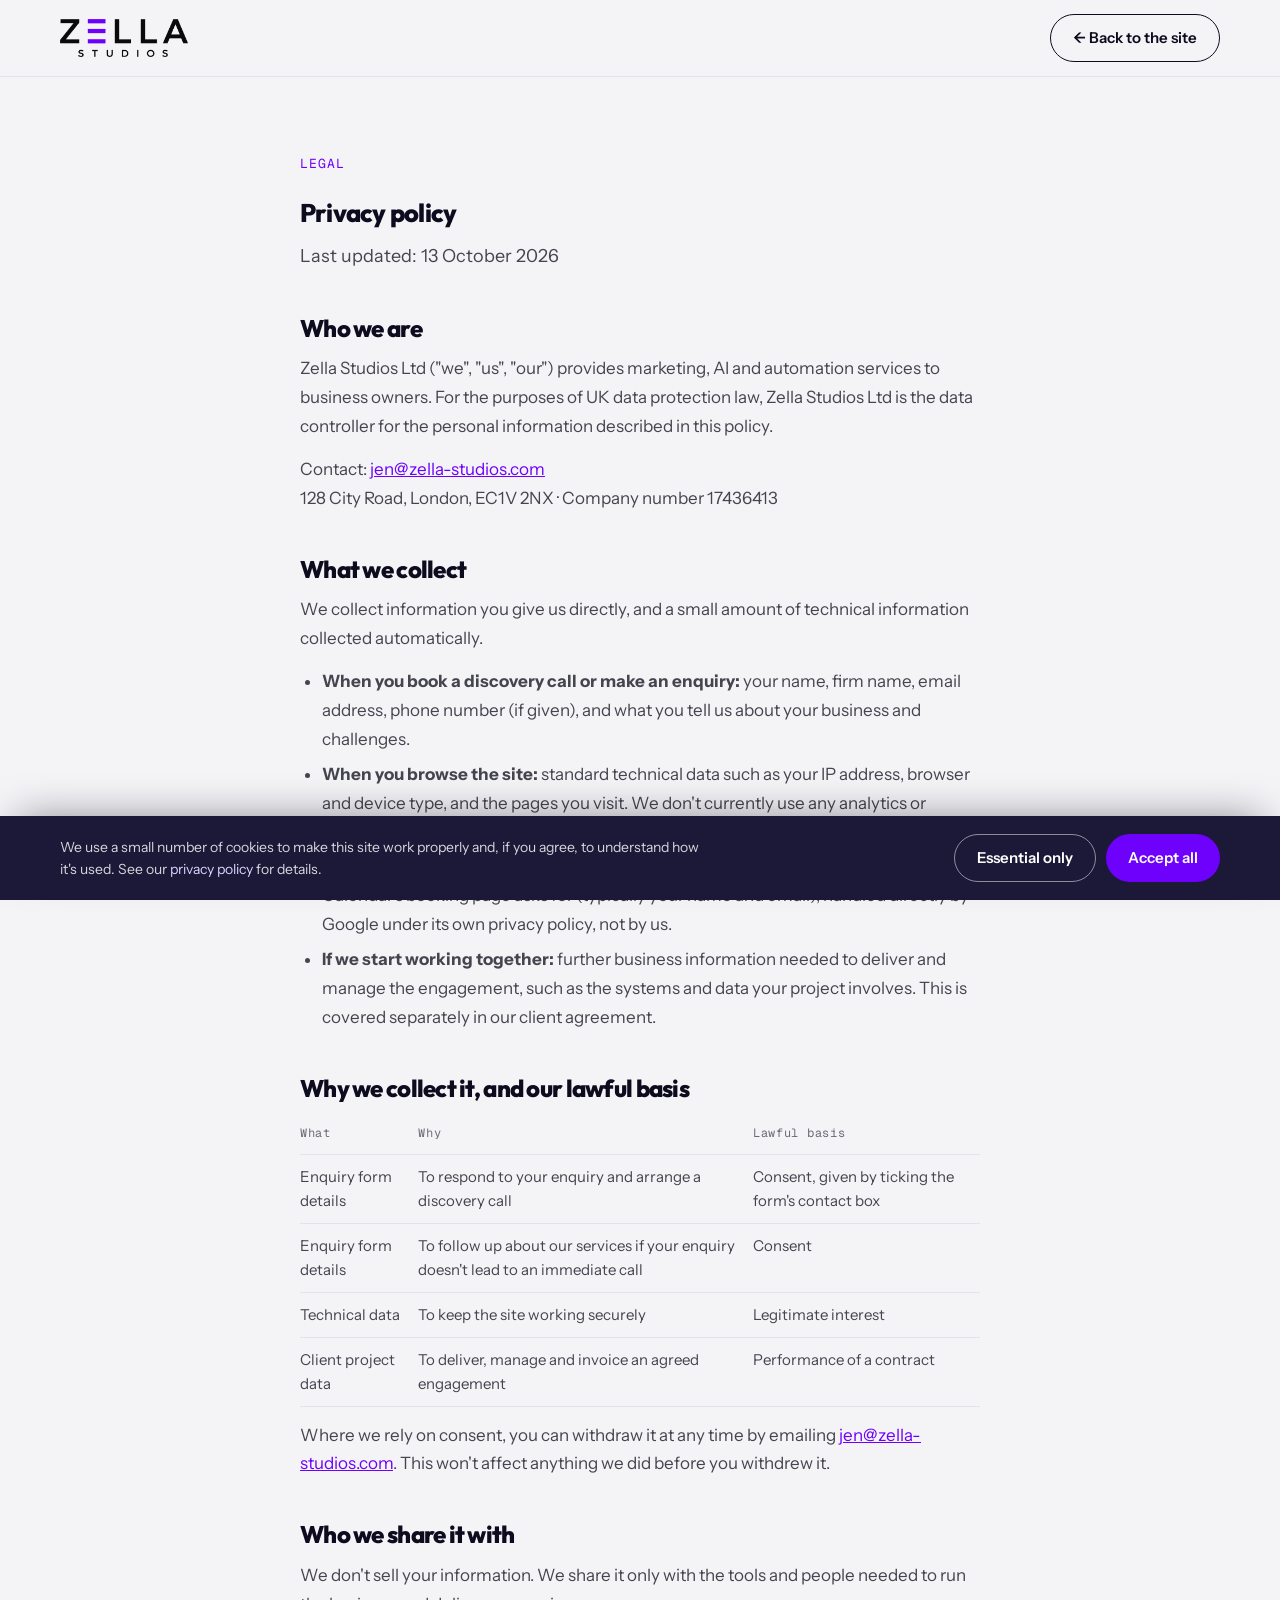
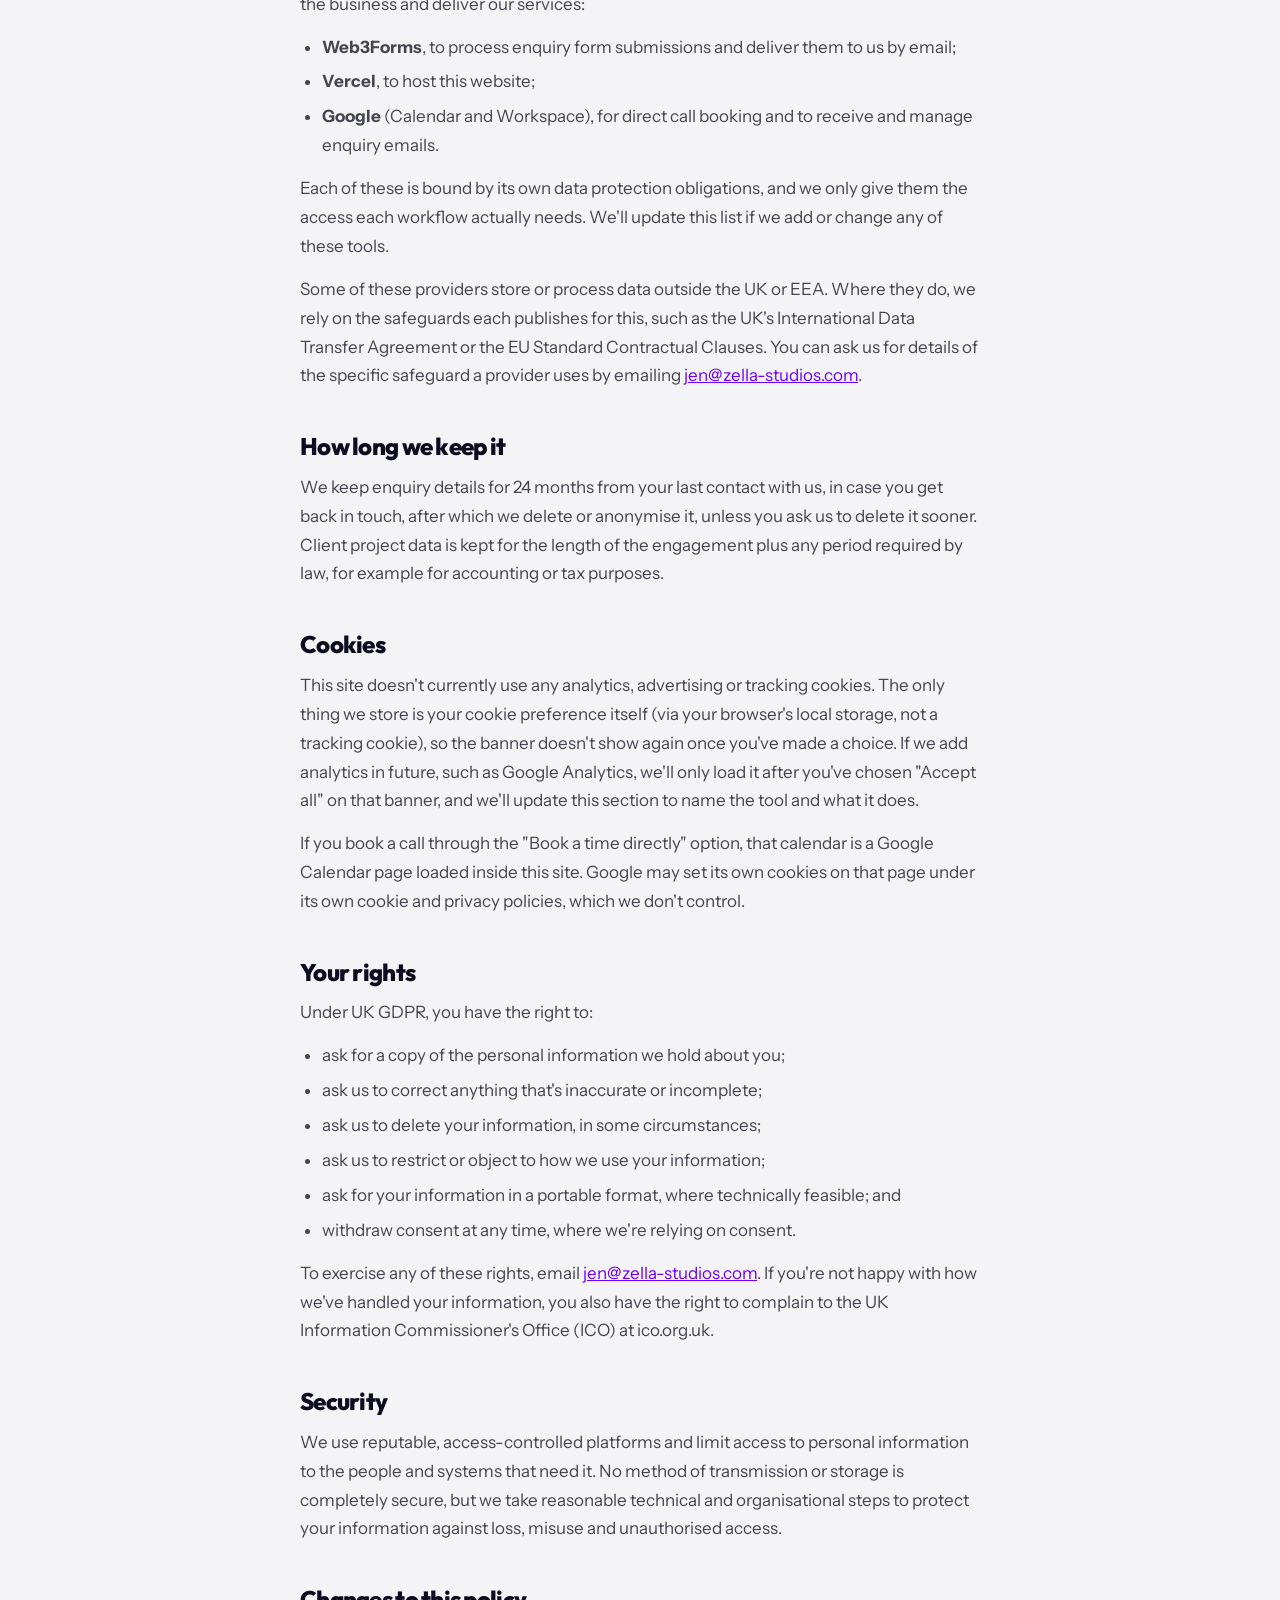
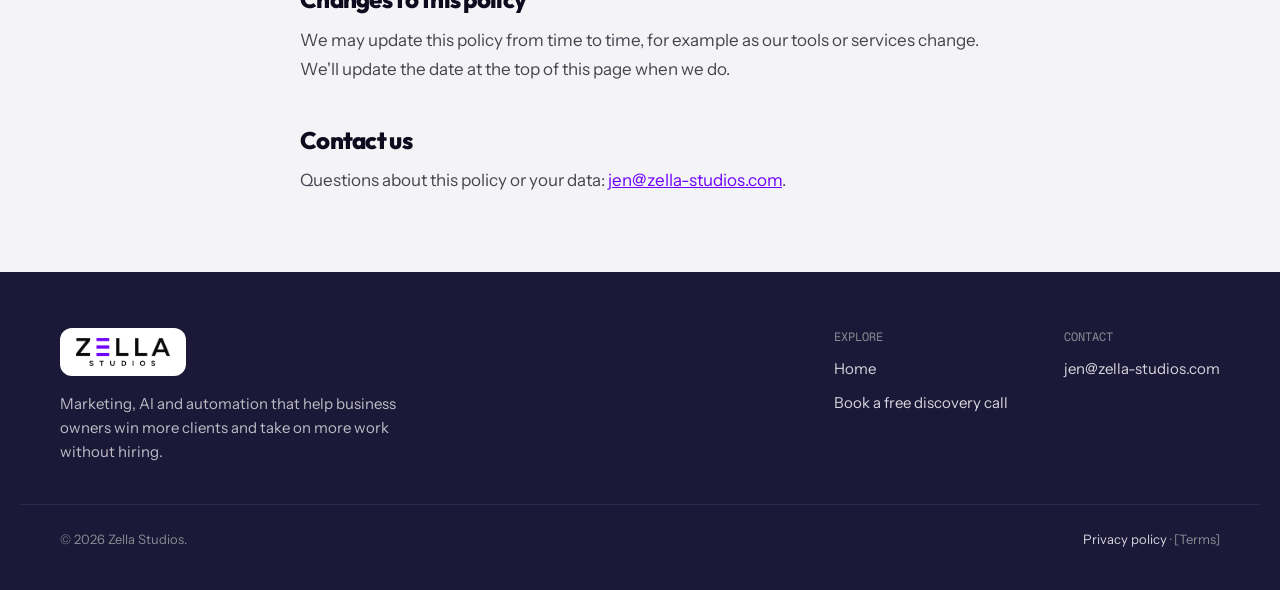
==== commit 3aef65ce: "Add registered company details to the privacy policy Zella Studios Ltd, company number 17436413, reg" ====
--- a/privacy.html
+++ b/privacy.html
@@ -40,8 +40,8 @@
       <p class="muted lg">Last updated: 13 October 2026</p>
 
       <h2>Who we are</h2>
-      <p>Zella Studios ("we", "us", "our") provides marketing, AI and automation services to business owners. For the purposes of UK data protection law, Zella Studios is the data controller for the personal information described in this policy.</p>
-      <p>Contact: <a href="mailto:jen@zella-studios.com">jen@zella-studios.com</a><br>[Registered business address] · [Company number, if applicable]</p>
+      <p>Zella Studios Ltd ("we", "us", "our") provides marketing, AI and automation services to business owners. For the purposes of UK data protection law, Zella Studios Ltd is the data controller for the personal information described in this policy.</p>
+      <p>Contact: <a href="mailto:jen@zella-studios.com">jen@zella-studios.com</a><br>128 City Road, London, EC1V 2NX · Company number 17436413</p>
 
       <h2>What we collect</h2>
       <p>We collect information you give us directly, and a small amount of technical information collected automatically.</p>
